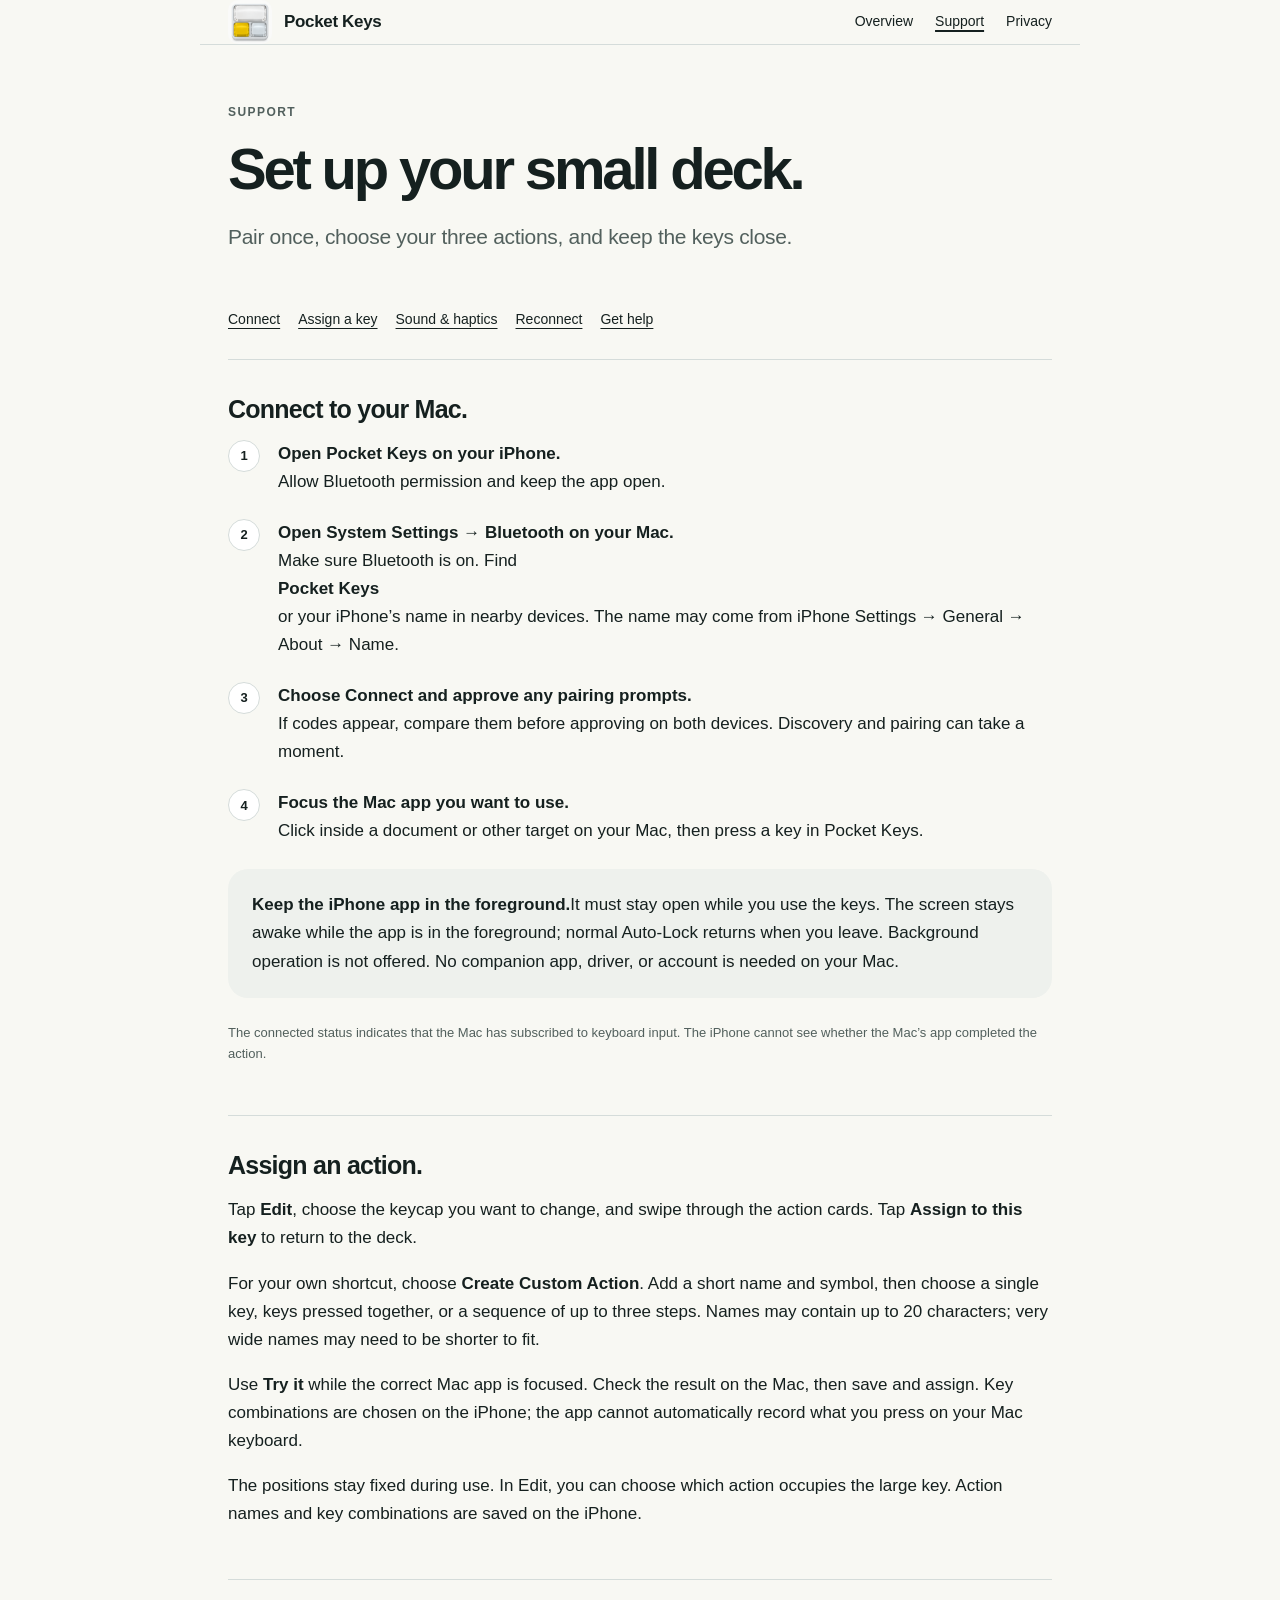
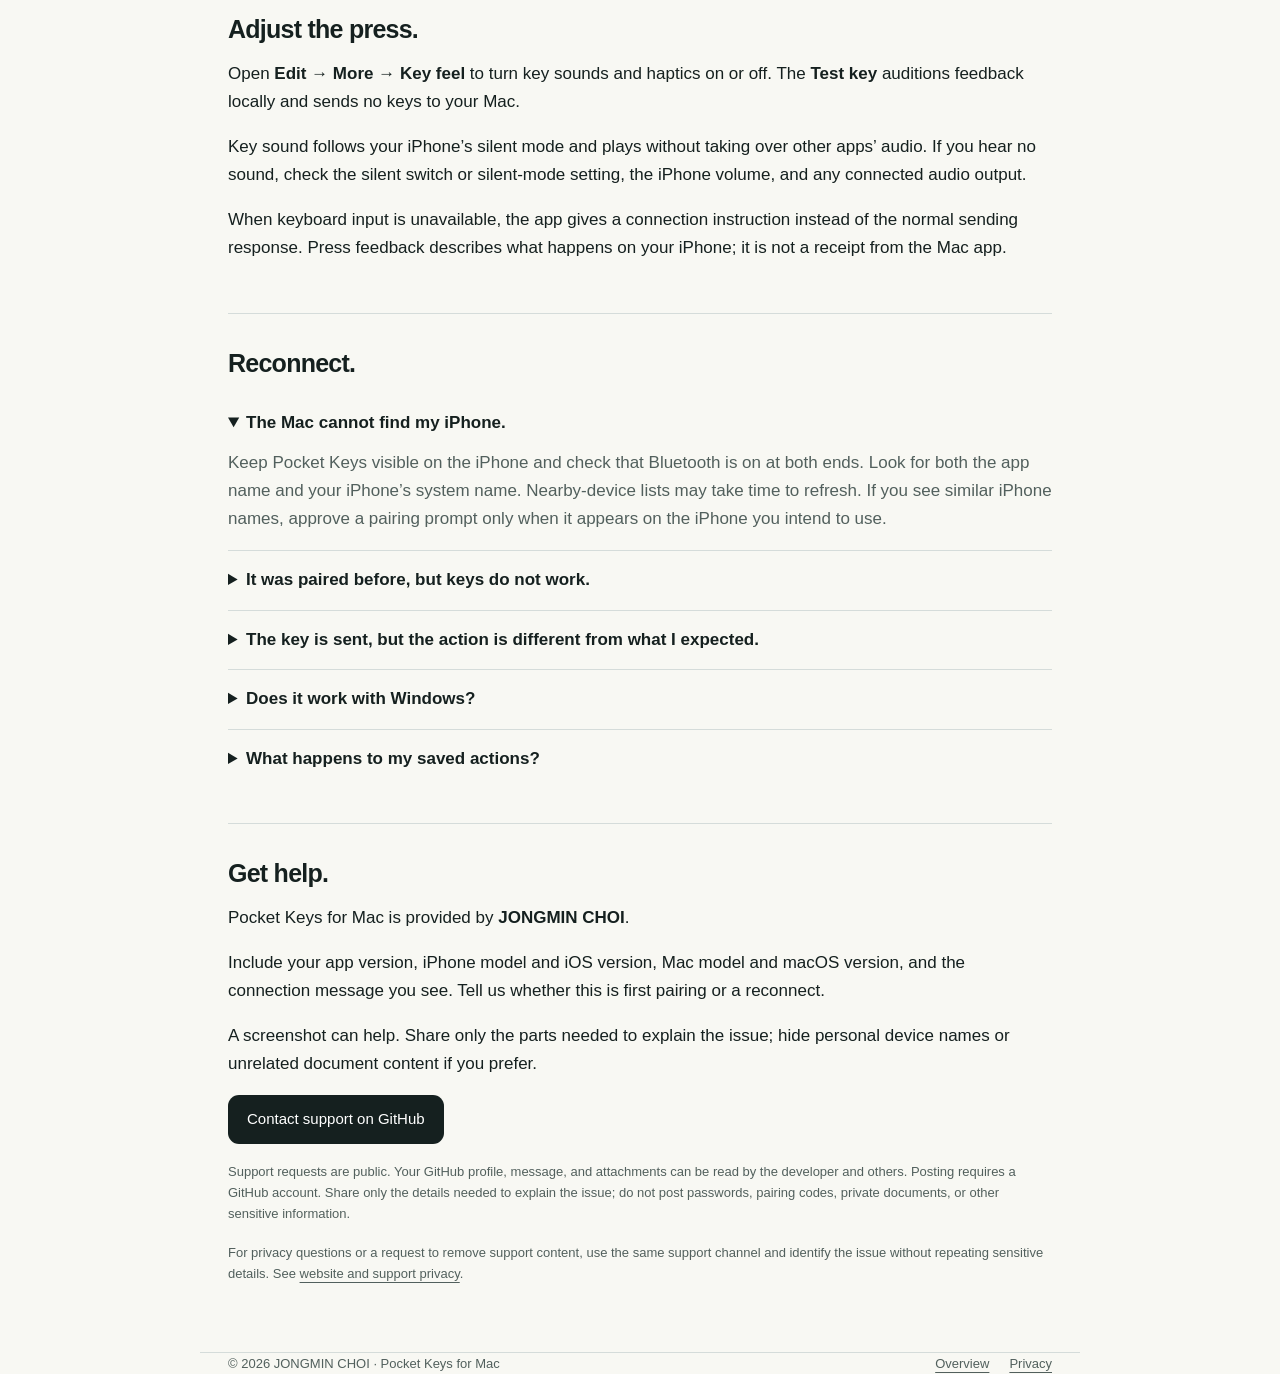
==== support.html @ a3d84aab "Publish Pocket Keys support and privacy pages" ====
<!doctype html>
<html lang="en">
<head><meta charset="utf-8"><meta name="viewport" content="width=device-width,initial-scale=1"><meta name="description" content="Connect Pocket Keys for Mac to your Mac, assign your three keys, and adjust sound and haptics."><title>Support — Pocket Keys for Mac</title><link rel="stylesheet" href="style.css"></head>
<body>
<a class="skip" href="#main">Skip to content</a>
<header class="wrap"><div class="header-row"><a class="brand" href="index.html"><img src="app-icon.png" width="44" height="44" alt="">Pocket Keys</a><nav aria-label="Main"><a href="index.html">Overview</a><a href="support.html" aria-current="page">Support</a><a href="privacy.html">Privacy</a></nav></div></header>
<main id="main" class="wrap">
<section class="hero"><p class="eyebrow">Support</p><h1>Set up your small deck.</h1><p class="lead">Pair once, choose your three actions, and keep the keys close.</p></section>
<div class="section-links" aria-label="On this page"><a href="#connect">Connect</a><a href="#assign">Assign a key</a><a href="#feel">Sound &amp; haptics</a><a href="#reconnect">Reconnect</a><a href="#contact">Get help</a></div>
<section id="connect" class="section"><h2>Connect to your Mac.</h2><ol class="step-list"><li><strong>Open Pocket Keys on your iPhone.</strong>Allow Bluetooth permission and keep the app open.</li><li><strong>Open System Settings → Bluetooth on your Mac.</strong>Make sure Bluetooth is on. Find <strong>Pocket Keys</strong> or your iPhone’s name in nearby devices. The name may come from iPhone Settings → General → About → Name.</li><li><strong>Choose Connect and approve any pairing prompts.</strong>If codes appear, compare them before approving on both devices. Discovery and pairing can take a moment.</li><li><strong>Focus the Mac app you want to use.</strong>Click inside a document or other target on your Mac, then press a key in Pocket Keys.</li></ol><div class="callout"><p><strong>Keep the iPhone app in the foreground.</strong>It must stay open while you use the keys. The screen stays awake while the app is in the foreground; normal Auto-Lock returns when you leave. Background operation is not offered. No companion app, driver, or account is needed on your Mac.</p></div><p class="intro-meta">The connected status indicates that the Mac has subscribed to keyboard input. The iPhone cannot see whether the Mac’s app completed the action.</p></section>
<section id="assign" class="section"><h2>Assign an action.</h2><p>Tap <strong>Edit</strong>, choose the keycap you want to change, and swipe through the action cards. Tap <strong>Assign to this key</strong> to return to the deck.</p><p>For your own shortcut, choose <strong>Create Custom Action</strong>. Add a short name and symbol, then choose a single key, keys pressed together, or a sequence of up to three steps. Names may contain up to 20 characters; very wide names may need to be shorter to fit.</p><p>Use <strong>Try it</strong> while the correct Mac app is focused. Check the result on the Mac, then save and assign. Key combinations are chosen on the iPhone; the app cannot automatically record what you press on your Mac keyboard.</p><p>The positions stay fixed during use. In Edit, you can choose which action occupies the large key. Action names and key combinations are saved on the iPhone.</p></section>
<section id="feel" class="section"><h2>Adjust the press.</h2><p>Open <strong>Edit → More → Key feel</strong> to turn key sounds and haptics on or off. The <strong>Test key</strong> auditions feedback locally and sends no keys to your Mac.</p><p>Key sound follows your iPhone’s silent mode and plays without taking over other apps’ audio. If you hear no sound, check the silent switch or silent-mode setting, the iPhone volume, and any connected audio output.</p><p>When keyboard input is unavailable, the app gives a connection instruction instead of the normal sending response. Press feedback describes what happens on your iPhone; it is not a receipt from the Mac app.</p></section>
<section id="reconnect" class="section"><h2>Reconnect.</h2><details open><summary>The Mac cannot find my iPhone.</summary><p>Keep Pocket Keys visible on the iPhone and check that Bluetooth is on at both ends. Look for both the app name and your iPhone’s system name. Nearby-device lists may take time to refresh. If you see similar iPhone names, approve a pairing prompt only when it appears on the iPhone you intend to use.</p></details><details><summary>It was paired before, but keys do not work.</summary><p>Open the iPhone app again and check its connection state. Focus your target app on the Mac. If needed, open the Mac’s Bluetooth Settings and reconnect the existing iPhone entry. A paired Mac may reconnect automatically, so disconnecting can be temporary.</p><p>If reconnecting still fails, remove the pairing on both devices: use Forget This Device beside the Mac in iPhone Bluetooth Settings, and remove the iPhone from the Mac’s Bluetooth Settings. Return to Pocket Keys and repeat pairing. Deleting the app is not required and does not clear system pairing records.</p></details><details><summary>The key is sent, but the action is different from what I expected.</summary><p>Pocket Keys for Mac sends keyboard input to the Mac’s focused app. App-specific shortcuts, keyboard layouts, and input sources can change the result. Check the chosen combination on your Mac, then edit the action on your iPhone if needed. The iPhone does not read the Mac screen or report command completion.</p></details><details><summary>Does it work with Windows?</summary><p>Windows is not supported in this release. The product is intended for a nearby Bluetooth-enabled Mac. Do not purchase it for a Windows workflow.</p></details><details><summary>What happens to my saved actions?</summary><p>They remain in the app’s local storage when you close and reopen it. Deleting the app removes that installation’s data; system backups may retain or restore it. Pairing records are separate operating-system settings. See the <a href="privacy.html">privacy policy</a> for details.</p></details></section>
<section id="contact" class="section"><h2>Get help.</h2><p>Pocket Keys for Mac is provided by <strong>JONGMIN CHOI</strong>.</p><p>Include your app version, iPhone model and iOS version, Mac model and macOS version, and the connection message you see. Tell us whether this is first pairing or a reconnect.</p><p>A screenshot can help. Share only the parts needed to explain the issue; hide personal device names or unrelated document content if you prefer.</p><p><a class="button-link" href="https://github.com/snj830526/pocket-keys-support/issues/new">Contact support on GitHub</a></p><p class="intro-meta">Support requests are public. Your GitHub profile, message, and attachments can be read by the developer and others. Posting requires a GitHub account. Share only the details needed to explain the issue; do not post passwords, pairing codes, private documents, or other sensitive information.</p><p class="intro-meta">For privacy questions or a request to remove support content, use the same support channel and identify the issue without repeating sensitive details. See <a href="privacy.html#website-support">website and support privacy</a>.</p></section>
</main><footer class="wrap"><div class="footer-row"><span>© 2026 JONGMIN CHOI · Pocket Keys for Mac</span><div class="footer-links"><a href="index.html">Overview</a><a href="privacy.html">Privacy</a></div></div></footer>
</body></html>
---- style.css ----
:root{color-scheme:light;--paper:#f8f8f3;--ink:#15201f;--muted:#52605d;--line:#d5dcda;--yellow:#f3c300;--panel:#eef1ed;--radius:20px}
*{box-sizing:border-box}html{scroll-behavior:smooth}body{margin:0;background:var(--paper);color:var(--ink);font-family:-apple-system,BlinkMacSystemFont,"Segoe UI",sans-serif;font-size:17px;line-height:1.65;-webkit-font-smoothing:antialiased}a{color:inherit;text-decoration-thickness:1px;text-underline-offset:4px}a:hover{color:#705800}a:focus-visible{outline:3px solid #9c7b00;outline-offset:5px;border-radius:3px}.wrap{max-width:880px;margin:auto;padding:0 28px}.skip{position:absolute;left:20px;top:-100px;background:var(--ink);color:white;padding:10px 16px;z-index:10}.skip:focus{top:10px}header{padding:28px 0 24px;border-bottom:1px solid var(--line)}.header-row{display:flex;justify-content:space-between;align-items:center;gap:24px}.brand{display:flex;align-items:center;gap:12px;text-decoration:none;font-size:17px;font-weight:600;letter-spacing:-.02em}.brand img{width:44px;height:44px;display:block;border-radius:10px}nav{display:flex;gap:22px;font-size:14px}nav a{text-decoration:none}nav a[aria-current=page]{text-decoration:underline;text-decoration-thickness:2px}.hero{padding:58px 0 38px}.eyebrow{font-size:12px;font-weight:600;letter-spacing:.12em;text-transform:uppercase;color:var(--muted);margin:0 0 15px}h1{font-size:clamp(36px,6vw,58px);letter-spacing:-.055em;line-height:1.06;font-weight:650;margin:0 0 22px}h2{font-size:25px;letter-spacing:-.03em;line-height:1.2;margin:0 0 16px;font-weight:600}h3{font-size:18px;letter-spacing:-.015em;line-height:1.35;margin:22px 0 8px;font-weight:600}p{margin:0 0 17px}.lead{font-size:21px;color:var(--muted);max-width:650px;line-height:1.5;letter-spacing:-.015em}.intro-meta{font-size:13px;color:var(--muted)}.section{padding:34px 0;border-top:1px solid var(--line);scroll-margin-top:20px}.section:last-child{padding-bottom:50px}.two-column{display:grid;grid-template-columns:1fr 1fr;gap:32px}.step-list{list-style:none;counter-reset:steps;padding:0;margin:0}.step-list li{counter-increment:steps;position:relative;padding-left:50px;margin:0 0 23px}.step-list li:before{content:counter(steps);position:absolute;left:0;top:0;width:30px;height:30px;border:1px solid var(--line);border-radius:50%;display:grid;place-items:center;font-size:13px;font-weight:600;background:white}.step-list strong{display:block;font-weight:600}.callout{background:var(--panel);padding:22px 24px;border-radius:var(--radius);margin:24px 0}.callout p:last-child{margin:0}.section-links{display:flex;flex-wrap:wrap;gap:10px 18px;font-size:14px;padding-bottom:28px}.button-link{display:inline-block;padding:12px 19px;background:var(--ink);color:white;border-radius:11px;text-decoration:none;font-size:15px;font-weight:500}.button-link:hover{background:#30403b;color:white}ul{padding-left:22px;margin:0 0 18px}li{margin-bottom:7px}kbd{font-family:inherit;font-size:.9em;border:1px solid var(--line);border-bottom-width:2px;border-radius:5px;padding:2px 7px;white-space:nowrap;background:white}details{border-top:1px solid var(--line);padding:17px 0}details:first-of-type{border-top:0}summary{cursor:pointer;font-weight:600;line-height:1.45}details p{margin-top:13px;color:var(--muted)}details p:last-child{margin-bottom:0}footer{padding:28px 0 40px;border-top:1px solid var(--line);font-size:13px;color:var(--muted)}.footer-row{display:flex;justify-content:space-between;gap:20px}.footer-links{display:flex;gap:20px}.policy-text{max-width:740px}.policy-text strong{font-weight:600}.deck-mark{display:grid;grid-template-columns:1fr 1fr;gap:10px;width:160px;margin:30px 0}.deck-mark span{height:45px;border:1px solid #c3ccca;border-radius:11px;background:#e9efec;box-shadow:inset 0 1px 0 white}.deck-mark span:first-child{grid-column:1/3;height:85px}.deck-mark span:nth-child(2){background:var(--yellow);border-color:#c1a100}.facts{display:flex;flex-wrap:wrap;gap:12px 24px;font-size:13px;color:var(--muted);margin:24px 0}.facts span{padding-left:12px;border-left:3px solid var(--yellow)}
@media(max-width:560px){body{font-size:16px}.wrap{padding:0 21px}header{padding:21px 0}.header-row{align-items:flex-start;gap:18px;flex-wrap:wrap}.brand{font-size:16px}.brand img{width:36px;height:36px}nav{gap:18px;font-size:13px}.hero{padding:40px 0 28px}.lead{font-size:19px}.section{padding:28px 0}h2{font-size:23px}.two-column{grid-template-columns:1fr;gap:16px}.footer-row{flex-direction:column;gap:12px}.callout{padding:19px 20px}.step-list li{padding-left:43px}.deck-mark{margin:25px 0}}
@media(prefers-reduced-motion:reduce){html{scroll-behavior:auto}}
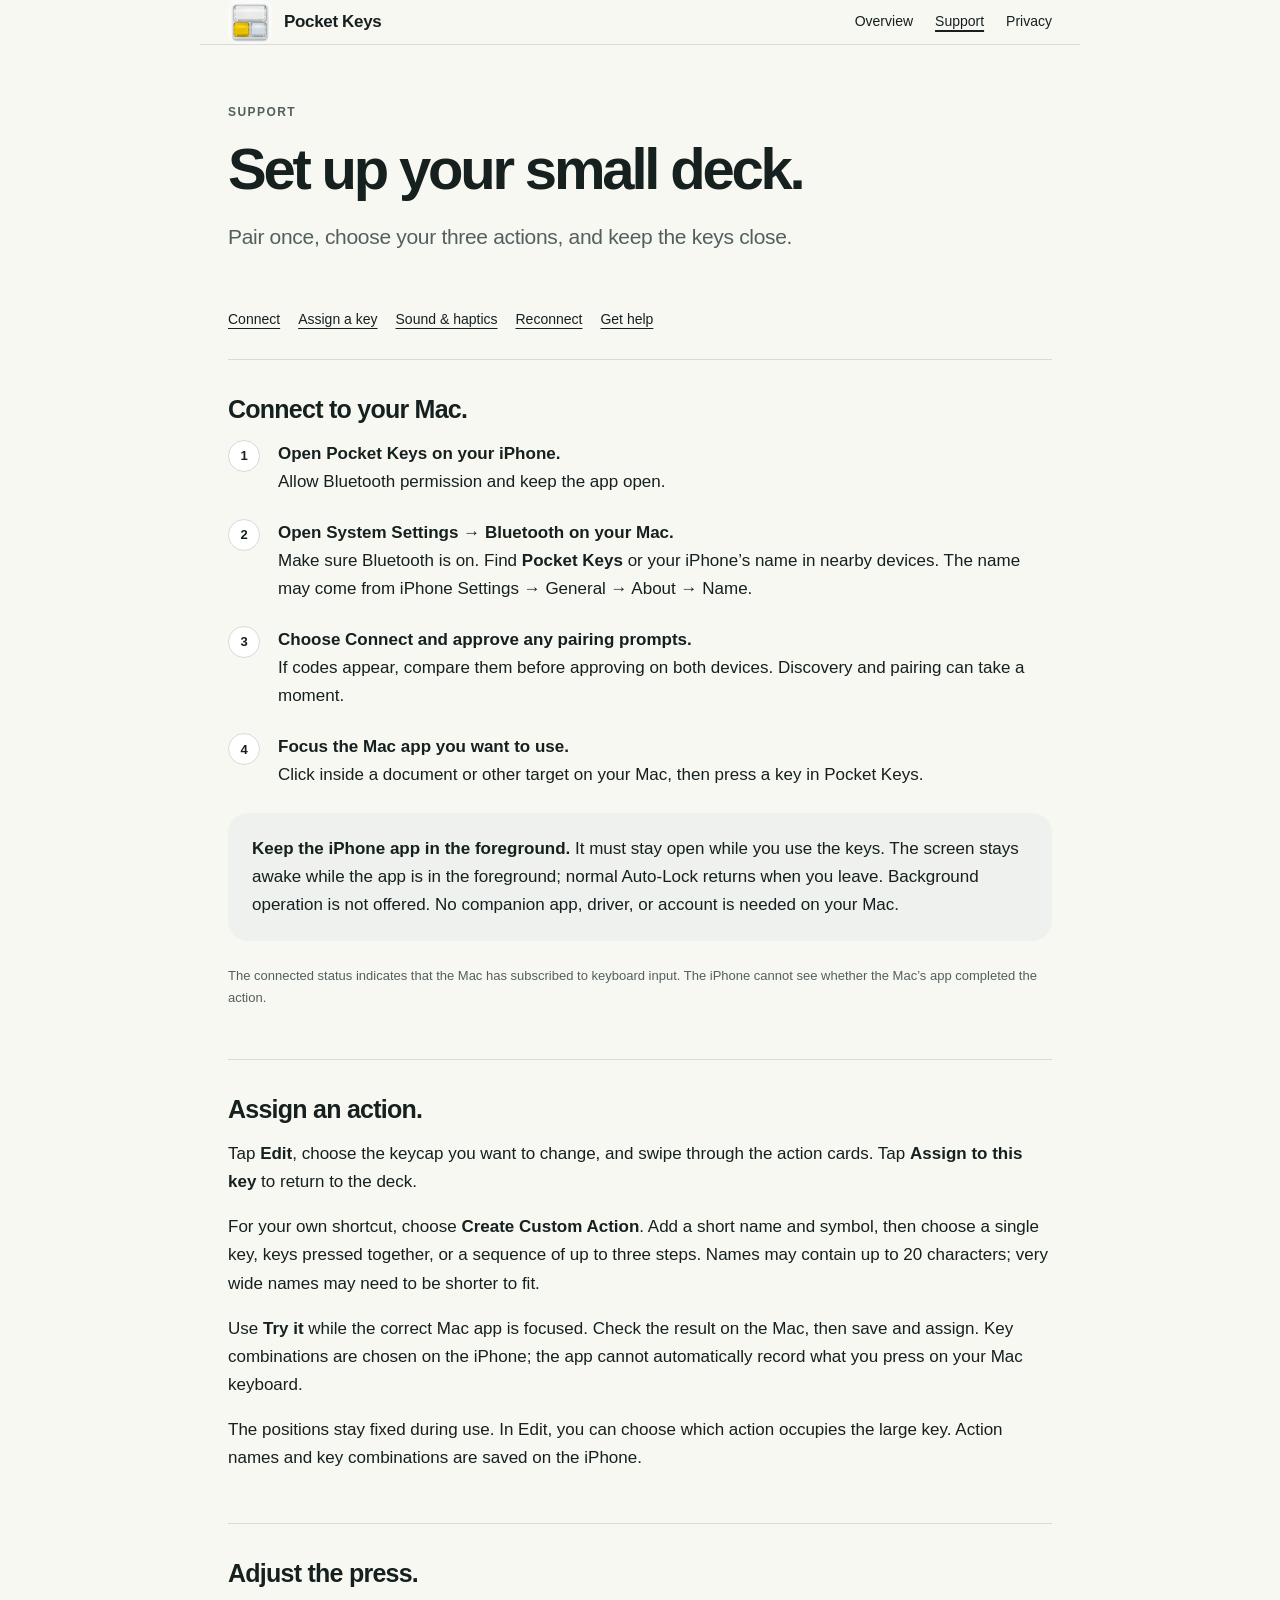
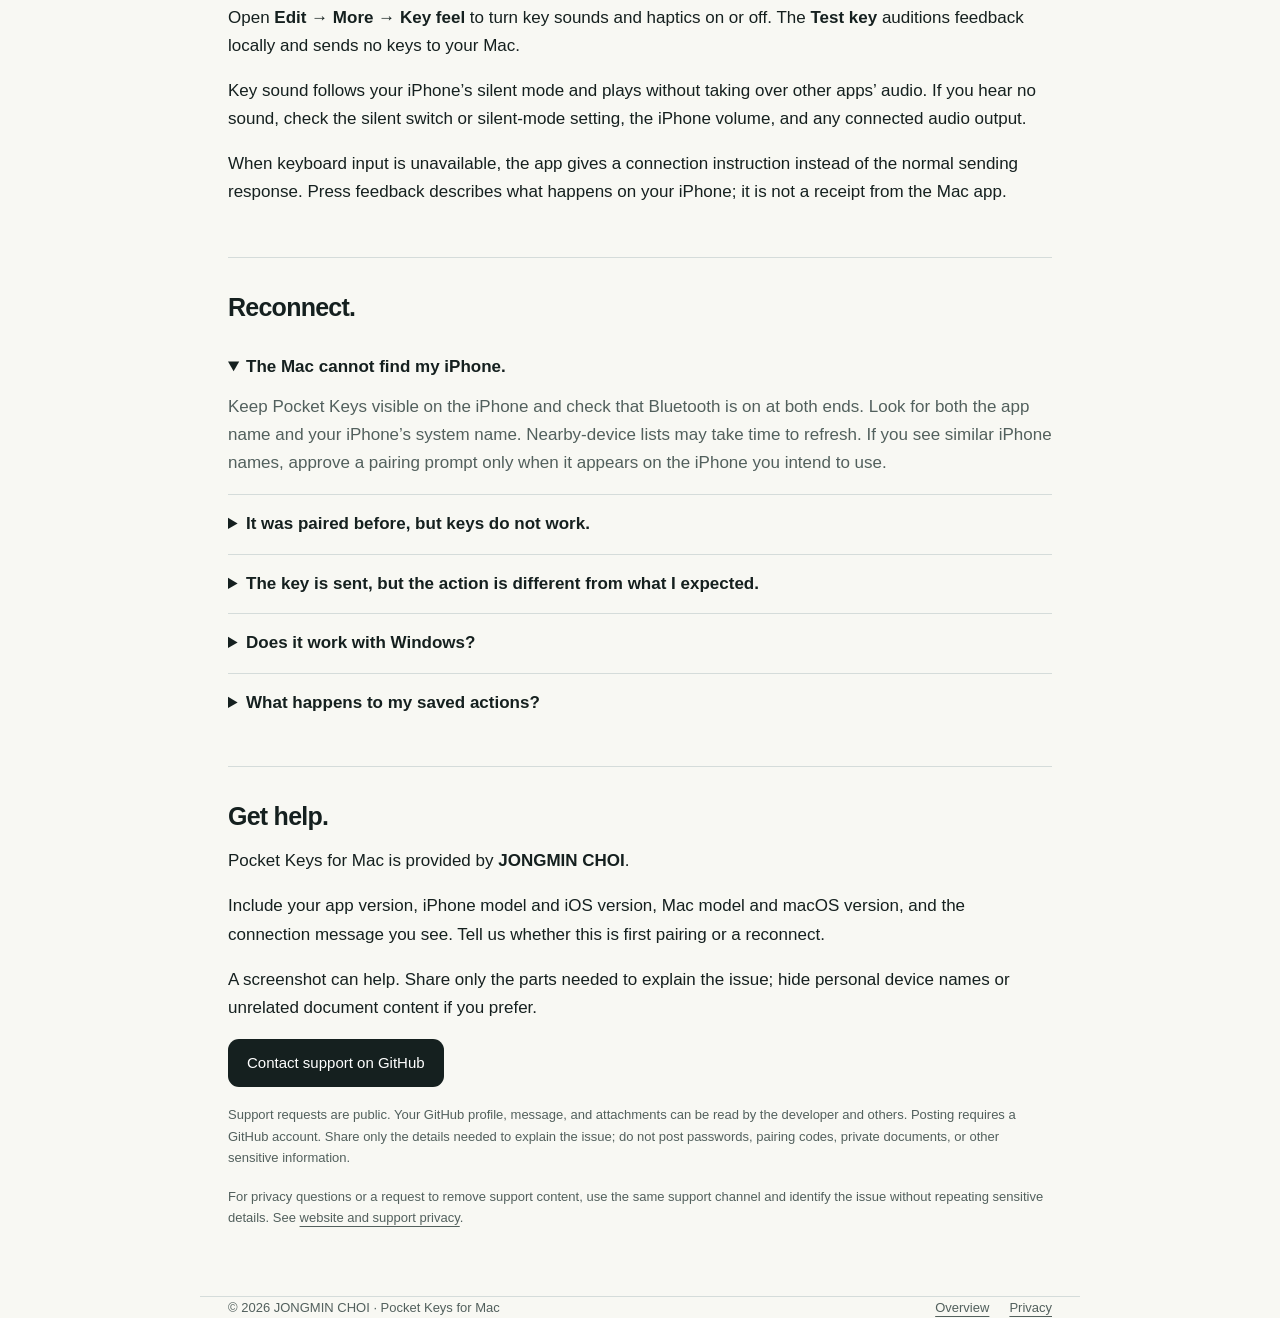
==== commit c9a45451: "Refine support instructions typography" ====
--- a/support.html
+++ b/support.html
@@ -7,7 +7,7 @@
 <main id="main" class="wrap">
 <section class="hero"><p class="eyebrow">Support</p><h1>Set up your small deck.</h1><p class="lead">Pair once, choose your three actions, and keep the keys close.</p></section>
 <div class="section-links" aria-label="On this page"><a href="#connect">Connect</a><a href="#assign">Assign a key</a><a href="#feel">Sound &amp; haptics</a><a href="#reconnect">Reconnect</a><a href="#contact">Get help</a></div>
-<section id="connect" class="section"><h2>Connect to your Mac.</h2><ol class="step-list"><li><strong>Open Pocket Keys on your iPhone.</strong>Allow Bluetooth permission and keep the app open.</li><li><strong>Open System Settings → Bluetooth on your Mac.</strong>Make sure Bluetooth is on. Find <strong>Pocket Keys</strong> or your iPhone’s name in nearby devices. The name may come from iPhone Settings → General → About → Name.</li><li><strong>Choose Connect and approve any pairing prompts.</strong>If codes appear, compare them before approving on both devices. Discovery and pairing can take a moment.</li><li><strong>Focus the Mac app you want to use.</strong>Click inside a document or other target on your Mac, then press a key in Pocket Keys.</li></ol><div class="callout"><p><strong>Keep the iPhone app in the foreground.</strong>It must stay open while you use the keys. The screen stays awake while the app is in the foreground; normal Auto-Lock returns when you leave. Background operation is not offered. No companion app, driver, or account is needed on your Mac.</p></div><p class="intro-meta">The connected status indicates that the Mac has subscribed to keyboard input. The iPhone cannot see whether the Mac’s app completed the action.</p></section>
+<section id="connect" class="section"><h2>Connect to your Mac.</h2><ol class="step-list"><li><strong>Open Pocket Keys on your iPhone.</strong>Allow Bluetooth permission and keep the app open.</li><li><strong>Open System Settings → Bluetooth on your Mac.</strong>Make sure Bluetooth is on. Find <strong>Pocket Keys</strong> or your iPhone’s name in nearby devices. The name may come from iPhone Settings → General → About → Name.</li><li><strong>Choose Connect and approve any pairing prompts.</strong>If codes appear, compare them before approving on both devices. Discovery and pairing can take a moment.</li><li><strong>Focus the Mac app you want to use.</strong>Click inside a document or other target on your Mac, then press a key in Pocket Keys.</li></ol><div class="callout"><p><strong>Keep the iPhone app in the foreground.</strong> It must stay open while you use the keys. The screen stays awake while the app is in the foreground; normal Auto-Lock returns when you leave. Background operation is not offered. No companion app, driver, or account is needed on your Mac.</p></div><p class="intro-meta">The connected status indicates that the Mac has subscribed to keyboard input. The iPhone cannot see whether the Mac’s app completed the action.</p></section>
 <section id="assign" class="section"><h2>Assign an action.</h2><p>Tap <strong>Edit</strong>, choose the keycap you want to change, and swipe through the action cards. Tap <strong>Assign to this key</strong> to return to the deck.</p><p>For your own shortcut, choose <strong>Create Custom Action</strong>. Add a short name and symbol, then choose a single key, keys pressed together, or a sequence of up to three steps. Names may contain up to 20 characters; very wide names may need to be shorter to fit.</p><p>Use <strong>Try it</strong> while the correct Mac app is focused. Check the result on the Mac, then save and assign. Key combinations are chosen on the iPhone; the app cannot automatically record what you press on your Mac keyboard.</p><p>The positions stay fixed during use. In Edit, you can choose which action occupies the large key. Action names and key combinations are saved on the iPhone.</p></section>
 <section id="feel" class="section"><h2>Adjust the press.</h2><p>Open <strong>Edit → More → Key feel</strong> to turn key sounds and haptics on or off. The <strong>Test key</strong> auditions feedback locally and sends no keys to your Mac.</p><p>Key sound follows your iPhone’s silent mode and plays without taking over other apps’ audio. If you hear no sound, check the silent switch or silent-mode setting, the iPhone volume, and any connected audio output.</p><p>When keyboard input is unavailable, the app gives a connection instruction instead of the normal sending response. Press feedback describes what happens on your iPhone; it is not a receipt from the Mac app.</p></section>
 <section id="reconnect" class="section"><h2>Reconnect.</h2><details open><summary>The Mac cannot find my iPhone.</summary><p>Keep Pocket Keys visible on the iPhone and check that Bluetooth is on at both ends. Look for both the app name and your iPhone’s system name. Nearby-device lists may take time to refresh. If you see similar iPhone names, approve a pairing prompt only when it appears on the iPhone you intend to use.</p></details><details><summary>It was paired before, but keys do not work.</summary><p>Open the iPhone app again and check its connection state. Focus your target app on the Mac. If needed, open the Mac’s Bluetooth Settings and reconnect the existing iPhone entry. A paired Mac may reconnect automatically, so disconnecting can be temporary.</p><p>If reconnecting still fails, remove the pairing on both devices: use Forget This Device beside the Mac in iPhone Bluetooth Settings, and remove the iPhone from the Mac’s Bluetooth Settings. Return to Pocket Keys and repeat pairing. Deleting the app is not required and does not clear system pairing records.</p></details><details><summary>The key is sent, but the action is different from what I expected.</summary><p>Pocket Keys for Mac sends keyboard input to the Mac’s focused app. App-specific shortcuts, keyboard layouts, and input sources can change the result. Check the chosen combination on your Mac, then edit the action on your iPhone if needed. The iPhone does not read the Mac screen or report command completion.</p></details><details><summary>Does it work with Windows?</summary><p>Windows is not supported in this release. The product is intended for a nearby Bluetooth-enabled Mac. Do not purchase it for a Windows workflow.</p></details><details><summary>What happens to my saved actions?</summary><p>They remain in the app’s local storage when you close and reopen it. Deleting the app removes that installation’s data; system backups may retain or restore it. Pairing records are separate operating-system settings. See the <a href="privacy.html">privacy policy</a> for details.</p></details></section>
--- a/style.css
+++ b/style.css
@@ -1,4 +1,4 @@
 :root{color-scheme:light;--paper:#f8f8f3;--ink:#15201f;--muted:#52605d;--line:#d5dcda;--yellow:#f3c300;--panel:#eef1ed;--radius:20px}
-*{box-sizing:border-box}html{scroll-behavior:smooth}body{margin:0;background:var(--paper);color:var(--ink);font-family:-apple-system,BlinkMacSystemFont,"Segoe UI",sans-serif;font-size:17px;line-height:1.65;-webkit-font-smoothing:antialiased}a{color:inherit;text-decoration-thickness:1px;text-underline-offset:4px}a:hover{color:#705800}a:focus-visible{outline:3px solid #9c7b00;outline-offset:5px;border-radius:3px}.wrap{max-width:880px;margin:auto;padding:0 28px}.skip{position:absolute;left:20px;top:-100px;background:var(--ink);color:white;padding:10px 16px;z-index:10}.skip:focus{top:10px}header{padding:28px 0 24px;border-bottom:1px solid var(--line)}.header-row{display:flex;justify-content:space-between;align-items:center;gap:24px}.brand{display:flex;align-items:center;gap:12px;text-decoration:none;font-size:17px;font-weight:600;letter-spacing:-.02em}.brand img{width:44px;height:44px;display:block;border-radius:10px}nav{display:flex;gap:22px;font-size:14px}nav a{text-decoration:none}nav a[aria-current=page]{text-decoration:underline;text-decoration-thickness:2px}.hero{padding:58px 0 38px}.eyebrow{font-size:12px;font-weight:600;letter-spacing:.12em;text-transform:uppercase;color:var(--muted);margin:0 0 15px}h1{font-size:clamp(36px,6vw,58px);letter-spacing:-.055em;line-height:1.06;font-weight:650;margin:0 0 22px}h2{font-size:25px;letter-spacing:-.03em;line-height:1.2;margin:0 0 16px;font-weight:600}h3{font-size:18px;letter-spacing:-.015em;line-height:1.35;margin:22px 0 8px;font-weight:600}p{margin:0 0 17px}.lead{font-size:21px;color:var(--muted);max-width:650px;line-height:1.5;letter-spacing:-.015em}.intro-meta{font-size:13px;color:var(--muted)}.section{padding:34px 0;border-top:1px solid var(--line);scroll-margin-top:20px}.section:last-child{padding-bottom:50px}.two-column{display:grid;grid-template-columns:1fr 1fr;gap:32px}.step-list{list-style:none;counter-reset:steps;padding:0;margin:0}.step-list li{counter-increment:steps;position:relative;padding-left:50px;margin:0 0 23px}.step-list li:before{content:counter(steps);position:absolute;left:0;top:0;width:30px;height:30px;border:1px solid var(--line);border-radius:50%;display:grid;place-items:center;font-size:13px;font-weight:600;background:white}.step-list strong{display:block;font-weight:600}.callout{background:var(--panel);padding:22px 24px;border-radius:var(--radius);margin:24px 0}.callout p:last-child{margin:0}.section-links{display:flex;flex-wrap:wrap;gap:10px 18px;font-size:14px;padding-bottom:28px}.button-link{display:inline-block;padding:12px 19px;background:var(--ink);color:white;border-radius:11px;text-decoration:none;font-size:15px;font-weight:500}.button-link:hover{background:#30403b;color:white}ul{padding-left:22px;margin:0 0 18px}li{margin-bottom:7px}kbd{font-family:inherit;font-size:.9em;border:1px solid var(--line);border-bottom-width:2px;border-radius:5px;padding:2px 7px;white-space:nowrap;background:white}details{border-top:1px solid var(--line);padding:17px 0}details:first-of-type{border-top:0}summary{cursor:pointer;font-weight:600;line-height:1.45}details p{margin-top:13px;color:var(--muted)}details p:last-child{margin-bottom:0}footer{padding:28px 0 40px;border-top:1px solid var(--line);font-size:13px;color:var(--muted)}.footer-row{display:flex;justify-content:space-between;gap:20px}.footer-links{display:flex;gap:20px}.policy-text{max-width:740px}.policy-text strong{font-weight:600}.deck-mark{display:grid;grid-template-columns:1fr 1fr;gap:10px;width:160px;margin:30px 0}.deck-mark span{height:45px;border:1px solid #c3ccca;border-radius:11px;background:#e9efec;box-shadow:inset 0 1px 0 white}.deck-mark span:first-child{grid-column:1/3;height:85px}.deck-mark span:nth-child(2){background:var(--yellow);border-color:#c1a100}.facts{display:flex;flex-wrap:wrap;gap:12px 24px;font-size:13px;color:var(--muted);margin:24px 0}.facts span{padding-left:12px;border-left:3px solid var(--yellow)}
+*{box-sizing:border-box}html{scroll-behavior:smooth}body{margin:0;background:var(--paper);color:var(--ink);font-family:-apple-system,BlinkMacSystemFont,"Segoe UI",sans-serif;font-size:17px;line-height:1.65;-webkit-font-smoothing:antialiased}a{color:inherit;text-decoration-thickness:1px;text-underline-offset:4px}a:hover{color:#705800}a:focus-visible{outline:3px solid #9c7b00;outline-offset:5px;border-radius:3px}.wrap{max-width:880px;margin:auto;padding:0 28px}.skip{position:absolute;left:20px;top:-100px;background:var(--ink);color:white;padding:10px 16px;z-index:10}.skip:focus{top:10px}header{padding:28px 0 24px;border-bottom:1px solid var(--line)}.header-row{display:flex;justify-content:space-between;align-items:center;gap:24px}.brand{display:flex;align-items:center;gap:12px;text-decoration:none;font-size:17px;font-weight:600;letter-spacing:-.02em}.brand img{width:44px;height:44px;display:block;border-radius:10px}nav{display:flex;gap:22px;font-size:14px}nav a{text-decoration:none}nav a[aria-current=page]{text-decoration:underline;text-decoration-thickness:2px}.hero{padding:58px 0 38px}.eyebrow{font-size:12px;font-weight:600;letter-spacing:.12em;text-transform:uppercase;color:var(--muted);margin:0 0 15px}h1{font-size:clamp(36px,6vw,58px);letter-spacing:-.055em;line-height:1.06;font-weight:650;margin:0 0 22px}h2{font-size:25px;letter-spacing:-.03em;line-height:1.2;margin:0 0 16px;font-weight:600}h3{font-size:18px;letter-spacing:-.015em;line-height:1.35;margin:22px 0 8px;font-weight:600}p{margin:0 0 17px}.lead{font-size:21px;color:var(--muted);max-width:650px;line-height:1.5;letter-spacing:-.015em}.intro-meta{font-size:13px;color:var(--muted)}.section{padding:34px 0;border-top:1px solid var(--line);scroll-margin-top:20px}.section:last-child{padding-bottom:50px}.two-column{display:grid;grid-template-columns:1fr 1fr;gap:32px}.step-list{list-style:none;counter-reset:steps;padding:0;margin:0}.step-list li{counter-increment:steps;position:relative;padding-left:50px;margin:0 0 23px}.step-list li:before{content:counter(steps);position:absolute;left:0;top:0;width:30px;height:30px;border:1px solid var(--line);border-radius:50%;display:grid;place-items:center;font-size:13px;font-weight:600;background:white}.step-list strong{font-weight:600}.step-list li>strong:first-child{display:block}.callout{background:var(--panel);padding:22px 24px;border-radius:var(--radius);margin:24px 0}.callout p:last-child{margin:0}.section-links{display:flex;flex-wrap:wrap;gap:10px 18px;font-size:14px;padding-bottom:28px}.button-link{display:inline-block;padding:12px 19px;background:var(--ink);color:white;border-radius:11px;text-decoration:none;font-size:15px;font-weight:500}.button-link:hover{background:#30403b;color:white}ul{padding-left:22px;margin:0 0 18px}li{margin-bottom:7px}kbd{font-family:inherit;font-size:.9em;border:1px solid var(--line);border-bottom-width:2px;border-radius:5px;padding:2px 7px;white-space:nowrap;background:white}details{border-top:1px solid var(--line);padding:17px 0}details:first-of-type{border-top:0}summary{cursor:pointer;font-weight:600;line-height:1.45}details p{margin-top:13px;color:var(--muted)}details p:last-child{margin-bottom:0}footer{padding:28px 0 40px;border-top:1px solid var(--line);font-size:13px;color:var(--muted)}.footer-row{display:flex;justify-content:space-between;gap:20px}.footer-links{display:flex;gap:20px}.policy-text{max-width:740px}.policy-text strong{font-weight:600}.deck-mark{display:grid;grid-template-columns:1fr 1fr;gap:10px;width:160px;margin:30px 0}.deck-mark span{height:45px;border:1px solid #c3ccca;border-radius:11px;background:#e9efec;box-shadow:inset 0 1px 0 white}.deck-mark span:first-child{grid-column:1/3;height:85px}.deck-mark span:nth-child(2){background:var(--yellow);border-color:#c1a100}.facts{display:flex;flex-wrap:wrap;gap:12px 24px;font-size:13px;color:var(--muted);margin:24px 0}.facts span{padding-left:12px;border-left:3px solid var(--yellow)}
 @media(max-width:560px){body{font-size:16px}.wrap{padding:0 21px}header{padding:21px 0}.header-row{align-items:flex-start;gap:18px;flex-wrap:wrap}.brand{font-size:16px}.brand img{width:36px;height:36px}nav{gap:18px;font-size:13px}.hero{padding:40px 0 28px}.lead{font-size:19px}.section{padding:28px 0}h2{font-size:23px}.two-column{grid-template-columns:1fr;gap:16px}.footer-row{flex-direction:column;gap:12px}.callout{padding:19px 20px}.step-list li{padding-left:43px}.deck-mark{margin:25px 0}}
 @media(prefers-reduced-motion:reduce){html{scroll-behavior:auto}}
